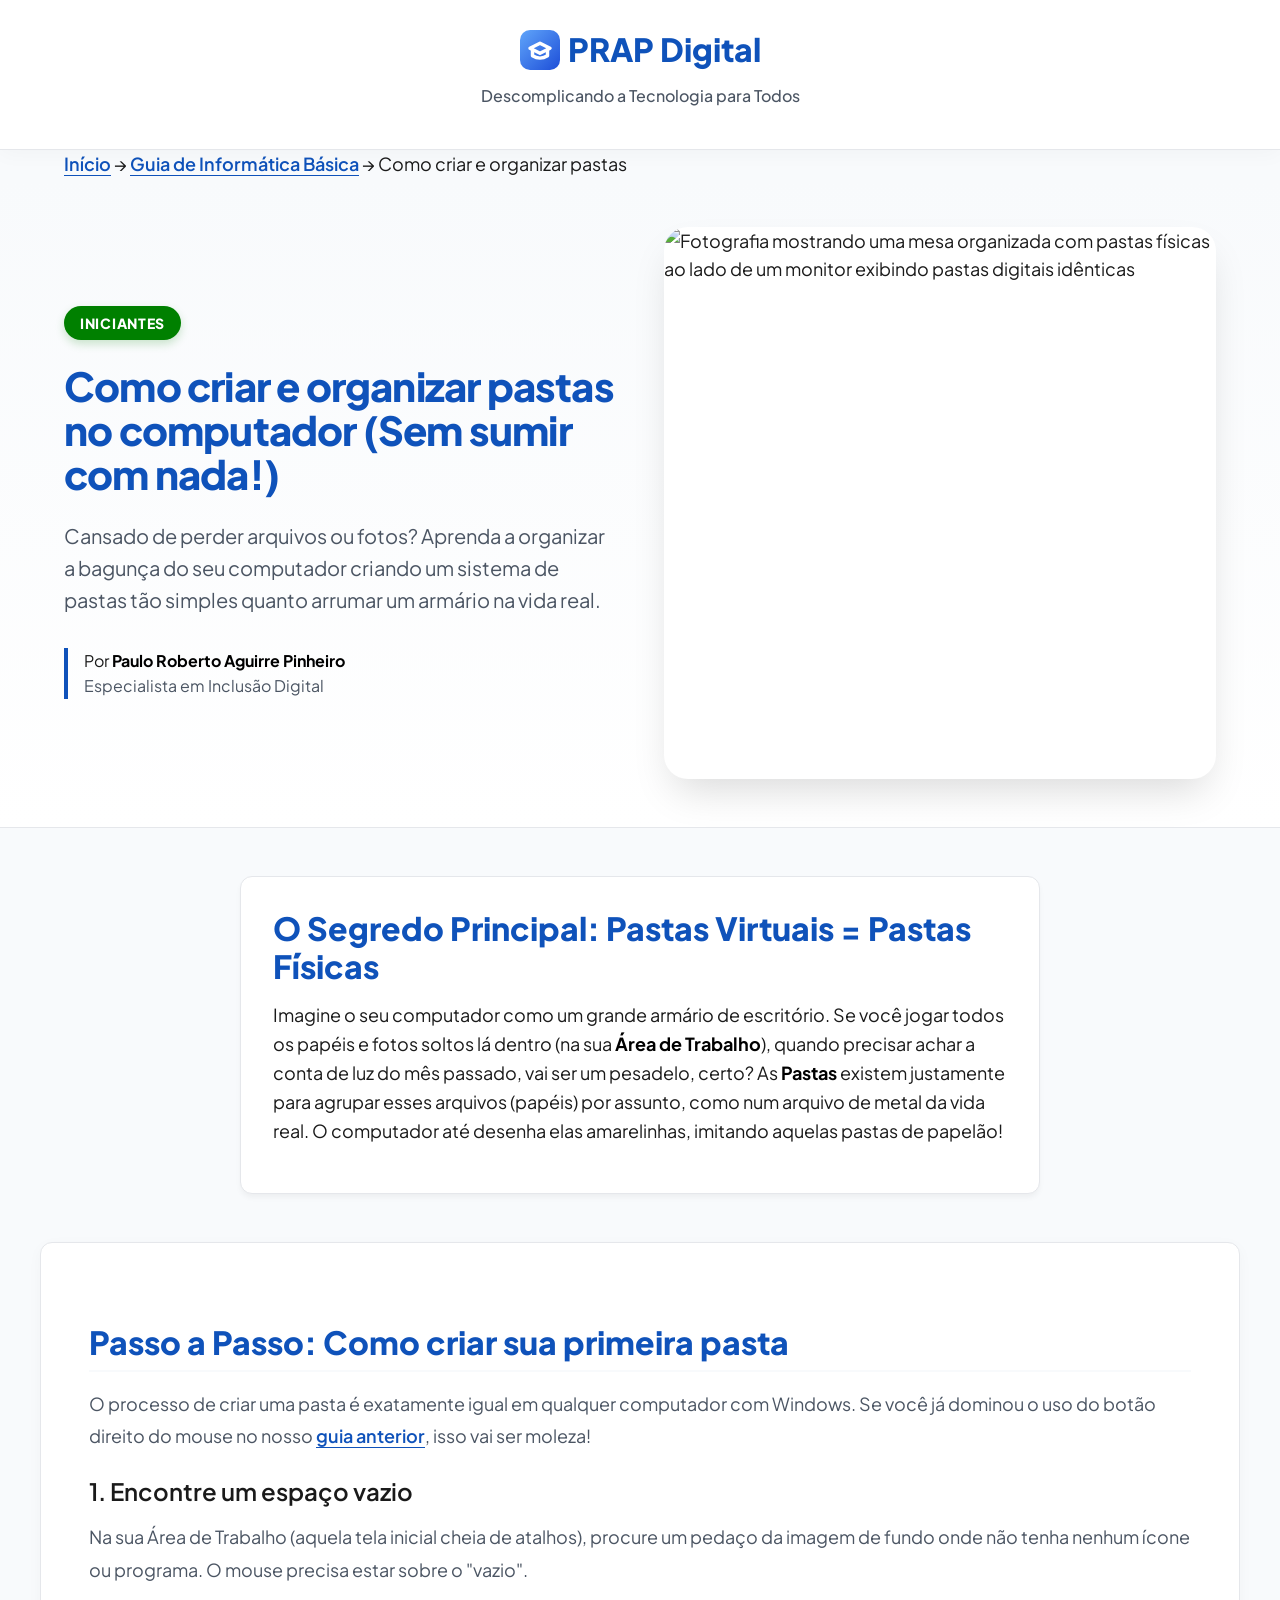
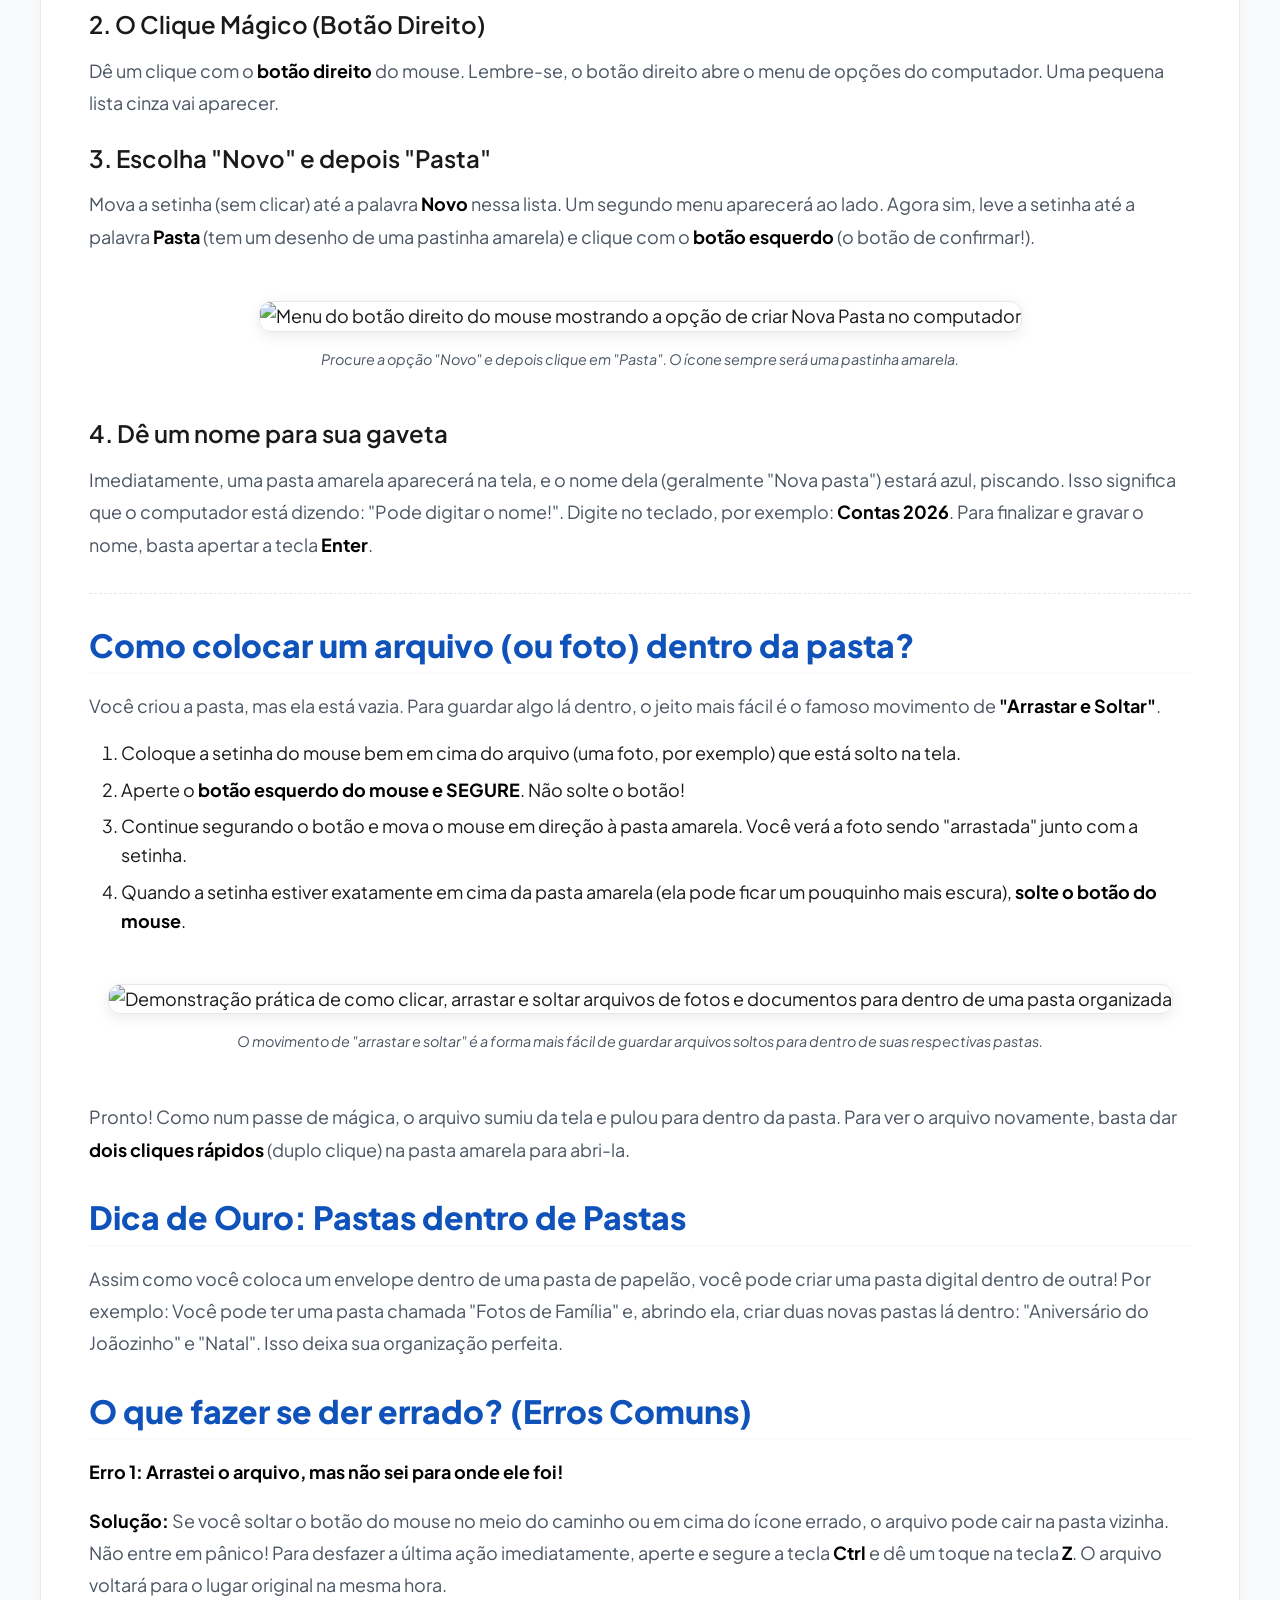
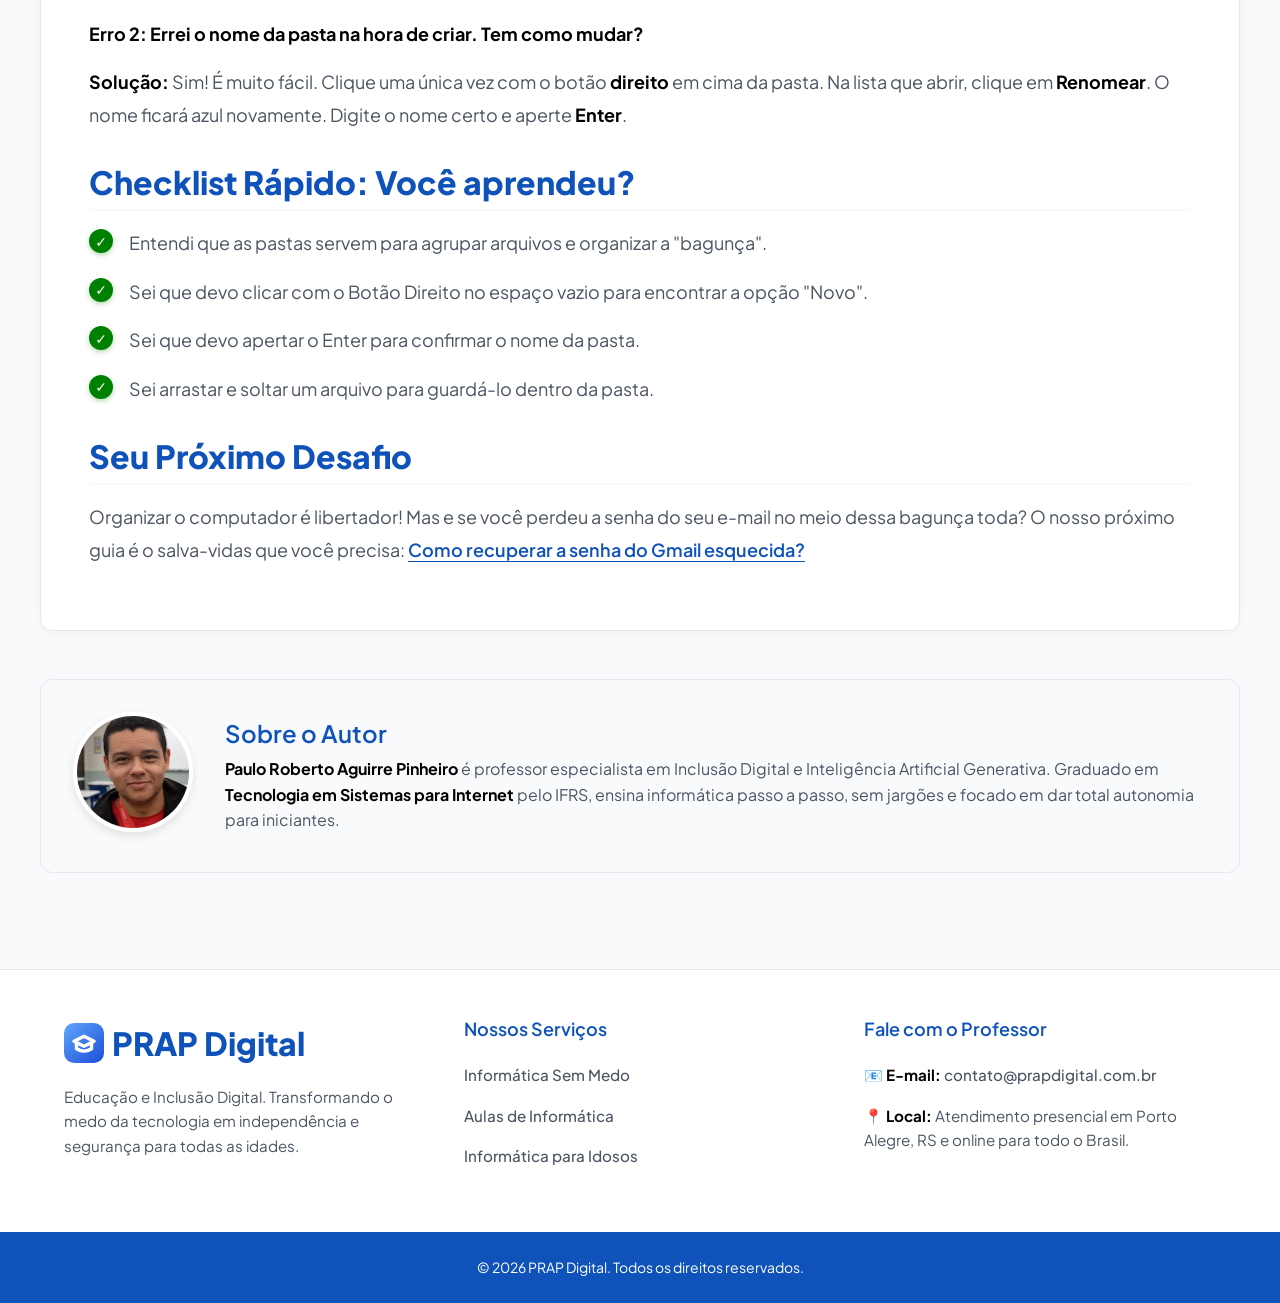
==== como-criar-organizar-pastas/index.html @ ee053cf6 "Add files via upload" ====
<!DOCTYPE html>
<html lang="pt-BR">
<head>
    <meta charset="UTF-8">
    <meta name="viewport" content="width=device-width, initial-scale=1.0">
    <title>Como Criar e Organizar Pastas no Computador | PRAP Digital</title>
    <meta name="description" content="Aprenda a organizar a bagunça do seu computador criando pastas. Descubra como funciona o sistema de arquivos de forma simples, como num armário de escritório.">
    <meta name="author" content="Paulo Roberto Aguirre Pinheiro">
    
    <link rel="canonical" href="https://prapdigital.com.br/como-criar-organizar-pastas/">
    
    <link rel="preconnect" href="https://fonts.googleapis.com">
    <link rel="preconnect" href="https://fonts.gstatic.com" crossorigin>
    <link rel="preload" href="https://fonts.googleapis.com/css2?family=Plus+Jakarta+Sans:wght@400;600;800&display=swap" as="style">
    <link href="https://fonts.googleapis.com/css2?family=Plus+Jakarta+Sans:wght@400;600;800&display=swap" rel="stylesheet" media="print" onload="this.media='all'">
    <noscript><link href="https://fonts.googleapis.com/css2?family=Plus+Jakarta+Sans:wght@400;600;800&display=swap" rel="stylesheet"></noscript>

    <link rel="preload" as="image" href="../imagem/como-criar-organizar-pastas-prap.jpg" fetchpriority="high">
    <link rel="stylesheet" href="../guia-informatica-basica/style.css">

    <!-- Favicon Oficial -->
    <link rel="icon" type="image/svg+xml" href="../imagem/favicon.svg">
    <link rel="alternate icon" type="image/png" href="../imagem/favicon-48x48.png">

    <!-- OpenGraph / Redes Sociais -->
    <meta property="og:type" content="article">
    <meta property="og:url" content="https://prapdigital.com.br/como-criar-organizar-pastas/">
    <meta property="og:title" content="Como Criar e Organizar Pastas no Computador | PRAP Digital">
    <meta property="og:description" content="Aprenda a organizar a bagunça do seu computador criando pastas. Descubra como funciona o sistema de arquivos de forma simples, como num armário de escritório.">
    <meta property="og:image" content="https://prapdigital.com.br/imagem/como-criar-organizar-pastas-prap.jpg">
    <!-- Schema.org -->
    <script type="application/ld+json">
    {
      "@context": "https://schema.org",
      "@graph": [
        {
          "@type": "LocalBusiness",
          "name": "PRAP Digital - Aulas de Informática",
          "address": {
            "@type": "PostalAddress",
            "addressLocality": "Porto Alegre",
            "addressRegion": "RS",
            "addressCountry": "BR"
          },
          "url": "https://prapdigital.com.br/",
          "telephone": "+5551933003584",
          "image": "https://prapdigital.com.br/imagem/favicon-48x48.png"
        },
        {
          "@type": "Article",
          "headline": "Como Criar e Organizar Pastas no Computador",
          "description": "Descubra como criar pastas e organizar seus arquivos para nunca mais perder uma foto ou documento importante.",
          "author": {
            "@type": "Person",
            "name": "Paulo Roberto Aguirre Pinheiro",
            "jobTitle": "Professor de Informática e Especialista em Inclusão Digital"
          },
          "publisher": {
            "@type": "Organization",
            "name": "PRAP Digital",
            "logo": {
              "@type": "ImageObject",
              "url": "https://prapdigital.com.br/imagem/favicon-48x48.png"
            }
          }
        },
        {
          "@type": "BreadcrumbList",
          "itemListElement": [{
            "@type": "ListItem",
            "position": 1,
            "name": "Início",
            "item": "https://prapdigital.com.br/"
          },{
            "@type": "ListItem",
            "position": 2,
            "name": "Guia de Informática Básica",
            "item": "https://prapdigital.com.br/guia-informatica-basica/"
          },{
            "@type": "ListItem",
            "position": 3,
            "name": "Como criar e organizar pastas",
            "item": "https://prapdigital.com.br/como-criar-organizar-pastas/"
          }]
        }
      ]
    }
    </script>
</head>
<body>
    <header class="header">
        <div class="container header-content">
            <a href="/" class="logo">
                <img src="../imagem/favicon.svg" alt="Logo PRAP Digital" width="40" height="40">
                PRAP Digital
            </a>
            <p class="tagline">Descomplicando a Tecnologia para Todos</p>
        </div>
    </header>

    <main class="main-content">
        <!-- Breadcrumbs -->
        <nav class="container breadcrumb" aria-label="Navegação">
            <a href="/">Início</a> &rarr; 
            <a href="../guia-informatica-basica/">Guia de Informática Básica</a> &rarr; 
            <span>Como criar e organizar pastas</span>
        </nav>

        <!-- HERO SECTION -->
        <section class="hero-section">
            <div class="container hero-grid">
                <div class="hero-content">
                    <span class="badge">Iniciantes</span>
                    <h1>Como criar e organizar pastas no computador (Sem sumir com nada!)</h1>
                    <p class="lead">Cansado de perder arquivos ou fotos? Aprenda a organizar a bagunça do seu computador criando um sistema de pastas tão simples quanto arrumar um armário na vida real.</p>
                    <div class="author-meta">
                        <p>Por <strong>Paulo Roberto Aguirre Pinheiro</strong></p>
                        <span>Especialista em Inclusão Digital</span>
                    </div>
                </div>
                <div class="hero-image-wrapper">
                    <img src="../imagem/como-criar-organizar-pastas-prap.jpg" alt="Fotografia mostrando uma mesa organizada com pastas físicas ao lado de um monitor exibindo pastas digitais idênticas" class="hero-image" fetchpriority="high" width="600" height="600">
                </div>
            </div>
        </section>

        <article class="pillar-content container">
            
            <section class="intro">
                <h2>O Segredo Principal: Pastas Virtuais = Pastas Físicas</h2>
                <p>Imagine o seu computador como um grande armário de escritório. Se você jogar todos os papéis e fotos soltos lá dentro (na sua <strong>Área de Trabalho</strong>), quando precisar achar a conta de luz do mês passado, vai ser um pesadelo, certo? As <strong>Pastas</strong> existem justamente para agrupar esses arquivos (papéis) por assunto, como num arquivo de metal da vida real. O computador até desenha elas amarelinhas, imitando aquelas pastas de papelão!</p>
            </section>

            <section class="content-section">
                <h2>Passo a Passo: Como criar sua primeira pasta</h2>
                <p>O processo de criar uma pasta é exatamente igual em qualquer computador com Windows. Se você já dominou o uso do botão direito do mouse no nosso <a href="../como-usar-mouse-teclado/">guia anterior</a>, isso vai ser moleza!</p>

                <h3>1. Encontre um espaço vazio</h3>
                <p>Na sua Área de Trabalho (aquela tela inicial cheia de atalhos), procure um pedaço da imagem de fundo onde não tenha nenhum ícone ou programa. O mouse precisa estar sobre o "vazio".</p>

                <h3>2. O Clique Mágico (Botão Direito)</h3>
                <p>Dê um clique com o <strong>botão direito</strong> do mouse. Lembre-se, o botão direito abre o menu de opções do computador. Uma pequena lista cinza vai aparecer.</p>
                
                <h3>3. Escolha "Novo" e depois "Pasta"</h3>
                <p>Mova a setinha (sem clicar) até a palavra <strong>Novo</strong> nessa lista. Um segundo menu aparecerá ao lado. Agora sim, leve a setinha até a palavra <strong>Pasta</strong> (tem um desenho de uma pastinha amarela) e clique com o <strong>botão esquerdo</strong> (o botão de confirmar!).</p>
                <figure class="didactic-image">
                    <img src="../imagem/criar-nova-pasta-computador-prap.jpg" alt="Menu do botão direito do mouse mostrando a opção de criar Nova Pasta no computador" width="600" height="600" loading="lazy">
                    <figcaption>Procure a opção "Novo" e depois clique em "Pasta". O ícone sempre será uma pastinha amarela.</figcaption>
                </figure>

                <h3>4. Dê um nome para sua gaveta</h3>
                <p>Imediatamente, uma pasta amarela aparecerá na tela, e o nome dela (geralmente "Nova pasta") estará azul, piscando. Isso significa que o computador está dizendo: "Pode digitar o nome!". Digite no teclado, por exemplo: <strong>Contas 2026</strong>. Para finalizar e gravar o nome, basta apertar a tecla <strong>Enter</strong>.</p>

                <hr style="margin: 2rem 0; border: none; border-top: 1px dashed var(--color-border);">

                <h2>Como colocar um arquivo (ou foto) dentro da pasta?</h2>
                <p>Você criou a pasta, mas ela está vazia. Para guardar algo lá dentro, o jeito mais fácil é o famoso movimento de <strong>"Arrastar e Soltar"</strong>.</p>
                
                <ol style="margin-left: 2rem; margin-bottom: 2rem;">
                    <li>Coloque a setinha do mouse bem em cima do arquivo (uma foto, por exemplo) que está solto na tela.</li>
                    <li>Aperte o <strong>botão esquerdo do mouse e SEGURE</strong>. Não solte o botão!</li>
                    <li>Continue segurando o botão e mova o mouse em direção à pasta amarela. Você verá a foto sendo "arrastada" junto com a setinha.</li>
                    <li>Quando a setinha estiver exatamente em cima da pasta amarela (ela pode ficar um pouquinho mais escura), <strong>solte o botão do mouse</strong>.</li>
                </ol>
                <figure class="didactic-image">
                    <img src="../imagem/arrastar-soltar-arquivos-prap.jpg" alt="Demonstração prática de como clicar, arrastar e soltar arquivos de fotos e documentos para dentro de uma pasta organizada" width="600" height="600" loading="lazy">
                    <figcaption>O movimento de "arrastar e soltar" é a forma mais fácil de guardar arquivos soltos para dentro de suas respectivas pastas.</figcaption>
                </figure>
                <p>Pronto! Como num passe de mágica, o arquivo sumiu da tela e pulou para dentro da pasta. Para ver o arquivo novamente, basta dar <strong>dois cliques rápidos</strong> (duplo clique) na pasta amarela para abri-la.</p>

                <h2>Dica de Ouro: Pastas dentro de Pastas</h2>
                <p>Assim como você coloca um envelope dentro de uma pasta de papelão, você pode criar uma pasta digital dentro de outra! Por exemplo: Você pode ter uma pasta chamada "Fotos de Família" e, abrindo ela, criar duas novas pastas lá dentro: "Aniversário do Joãozinho" e "Natal". Isso deixa sua organização perfeita.</p>

                <h2>O que fazer se der errado? (Erros Comuns)</h2>
                <p><strong>Erro 1: Arrastei o arquivo, mas não sei para onde ele foi!</strong></p>
                <p><strong>Solução:</strong> Se você soltar o botão do mouse no meio do caminho ou em cima do ícone errado, o arquivo pode cair na pasta vizinha. Não entre em pânico! Para desfazer a última ação imediatamente, aperte e segure a tecla <strong>Ctrl</strong> e dê um toque na tecla <strong>Z</strong>. O arquivo voltará para o lugar original na mesma hora.</p>
                
                <p><strong>Erro 2: Errei o nome da pasta na hora de criar. Tem como mudar?</strong></p>
                <p><strong>Solução:</strong> Sim! É muito fácil. Clique uma única vez com o botão <strong>direito</strong> em cima da pasta. Na lista que abrir, clique em <strong>Renomear</strong>. O nome ficará azul novamente. Digite o nome certo e aperte <strong>Enter</strong>.</p>

                <h2>Checklist Rápido: Você aprendeu?</h2>
                <ul class="checklist">
                    <li>Entendi que as pastas servem para agrupar arquivos e organizar a "bagunça".</li>
                    <li>Sei que devo clicar com o Botão Direito no espaço vazio para encontrar a opção "Novo".</li>
                    <li>Sei que devo apertar o Enter para confirmar o nome da pasta.</li>
                    <li>Sei arrastar e soltar um arquivo para guardá-lo dentro da pasta.</li>
                </ul>

                <h2>Seu Próximo Desafio</h2>
                <p>Organizar o computador é libertador! Mas e se você perdeu a senha do seu e-mail no meio dessa bagunça toda? O nosso próximo guia é o salva-vidas que você precisa: <a href="../como-recuperar-senha-gmail/">Como recuperar a senha do Gmail esquecida?</a></p>

            </section>

            <section class="author-bio">
                <div class="author-photo">
                    <img src="../imagem/professor-paulo-pinheiro-informatica-prap-digital-porto-alegre.webp" alt="Professor Paulo Roberto Aguirre Pinheiro" width="120" height="120" loading="lazy">
                </div>
                <div class="author-details">
                    <h3>Sobre o Autor</h3>
                    <p><strong>Paulo Roberto Aguirre Pinheiro</strong> é professor especialista em Inclusão Digital e Inteligência Artificial Generativa. Graduado em <strong>Tecnologia em Sistemas para Internet</strong> pelo IFRS, ensina informática passo a passo, sem jargões e focado em dar total autonomia para iniciantes.</p>
                </div>
            </section>
        </article>
    </main>

    <footer class="footer">
        <!-- ... Footer (idem às demais páginas) ... -->
        <div class="container footer-grid">
            <div class="footer-brand">
                <a href="/" class="logo logo-footer">
                    <img src="../imagem/favicon.svg" alt="Logo PRAP Digital" width="40" height="40">
                    PRAP Digital
                </a>
                <p>Educação e Inclusão Digital. Transformando o medo da tecnologia em independência e segurança para todas as idades.</p>
            </div>
            
            <div class="footer-links">
                <h3>Nossos Serviços</h3>
                <ul>
                    <li><a href="https://prapdigital.com.br/informatica-sem-medo/">Informática Sem Medo</a></li>
                    <li><a href="https://prapdigital.com.br/">Aulas de Informática</a></li>
                    <li><a href="https://prapdigital.com.br/informatica-para-idosos/">Informática para Idosos</a></li>
                </ul>
            </div>

            <div class="footer-contact">
                <h3>Fale com o Professor</h3>
                <ul>
                    <li>📧 <strong>E-mail:</strong> <a href="mailto:contato@prapdigital.com.br">contato@prapdigital.com.br</a></li>
                    <li>📍 <strong>Local:</strong> Atendimento presencial em Porto Alegre, RS e online para todo o Brasil.</li>
                </ul>
            </div>
        </div>
        <div class="footer-bottom">
            <div class="container">
                <p>&copy; 2026 PRAP Digital. Todos os direitos reservados.</p>
            </div>
        </div>
    </footer>
</body>
</html>
---- guia-informatica-basica/style.css ----
/* 
 * PRAP DIGITAL - ESTILO DA PÁGINA PILAR 
 * Foco Extremo em: PageSpeed (Core Web Vitals) e Acessibilidade (WCAG)
 * Zero frameworks externos, CSS puro e otimizado.
 */

:root {
    /* Paleta de Cores de Alta Acessibilidade (E-E-A-T: Confiança e Segurança) */
    --color-primary: #0F52BA; /* Safira / Azul Institucional forte */
    --color-secondary: #008000; /* Verde escuro para ações */
    --color-background: #F8FAFC; /* Gelo muito suave, não cansa a vista */
    --color-surface: #FFFFFF; /* Branco para cartões */
    --color-text-main: #1A1A1A; /* Cinza quase preto para alto contraste (WCAG AAA) */
    --color-text-muted: #4B5563; /* Cinza médio para descrições */
    --color-border: #E5E7EB;
    
    /* Tipografia Inclusiva */
    --font-base: 'Plus Jakarta Sans', system-ui, -apple-system, sans-serif;
    --text-base-size: 1.125rem; /* 18px base - ideal para leitura em qualquer idade */
    --text-large: 1.25rem; /* 20px */
    --text-xl: 1.5rem; /* 24px */
    --text-2xl: 2rem; /* 32px */
    --text-3xl: 2.5rem; /* 40px */
    
    /* Espaçamentos e Layout */
    --spacing-xs: 0.5rem;
    --spacing-sm: 1rem;
    --spacing-md: 1.5rem;
    --spacing-lg: 2rem;
    --spacing-xl: 3rem;
    --border-radius: 12px;
}

/* Reset Básico para Velocidade */
*, *::before, *::after {
    box-sizing: border-box;
    margin: 0;
    padding: 0;
}

html {
    scroll-behavior: smooth;
    font-size: 100%; /* Respeita o tamanho de fonte do sistema do usuário */
}

body {
    font-family: var(--font-base);
    font-size: var(--text-base-size);
    line-height: 1.6;
    color: var(--color-text-main);
    background-color: var(--color-background);
    -webkit-font-smoothing: antialiased;
}

/* Tipografia */
h1, h2, h3 {
    line-height: 1.2;
    color: var(--color-primary);
    margin-bottom: var(--spacing-sm);
    font-weight: 800;
}

h1 { font-size: var(--text-3xl); letter-spacing: -0.02em; }
h2 { font-size: var(--text-2xl); }
h3 { font-size: var(--text-xl); font-weight: 600; }
p { margin-bottom: var(--spacing-sm); }
strong { font-weight: 700; color: #000; }

a {
    color: var(--color-primary);
    text-decoration: underline;
    text-underline-offset: 4px;
    font-weight: 600;
    transition: color 0.2s ease;
}

a:hover, a:focus {
    color: var(--color-secondary);
}

/* Estrutura Principal */
.container {
    width: 100%;
    max-width: 1200px;
    margin: 0 auto;
    padding: 0 var(--spacing-md);
}

/* Header */
.header {
    background-color: var(--color-surface);
    border-bottom: 1px solid var(--color-border);
    padding: var(--spacing-md) 0;
    position: sticky;
    top: 0;
    z-index: 100;
    box-shadow: 0 4px 20px rgba(0,0,0,0.03);
}

.header-content {
    display: flex;
    flex-direction: column;
    align-items: center;
    justify-content: center;
}

.logo {
    display: flex;
    align-items: center;
    gap: 0.5rem;
    font-size: var(--text-2xl);
    font-weight: 800;
    color: var(--color-primary);
    text-decoration: none;
}

.logo img {
    height: 40px;
    width: auto;
}

.tagline {
    font-size: 1rem;
    color: var(--color-text-muted);
    margin-top: var(--spacing-xs);
    font-weight: 500;
}

/* Main Content Layout */
.main-content {
    width: 100%;
}

.pillar-content {
    padding: var(--spacing-xl) 0;
}

/* HERO SECTION */
.hero-section {
    background: linear-gradient(to bottom, var(--color-background), var(--color-surface));
    padding: var(--spacing-xl) 0;
    border-bottom: 1px solid var(--color-border);
    overflow: hidden;
}

.hero-grid {
    display: grid;
    grid-template-columns: 1fr 1fr;
    gap: var(--spacing-xl);
    align-items: center;
}

.hero-content {
    max-width: 600px;
}

.badge {
    display: inline-block;
    background-color: var(--color-secondary);
    color: white;
    padding: 0.35rem 1rem;
    border-radius: 999px;
    font-size: 0.875rem;
    font-weight: 800;
    text-transform: uppercase;
    letter-spacing: 0.05em;
    margin-bottom: var(--spacing-md);
    box-shadow: 0 4px 10px rgba(0, 128, 0, 0.2);
}

.hero-content h1 {
    font-size: var(--text-3xl);
    letter-spacing: -0.02em;
    line-height: 1.1;
    margin-bottom: var(--spacing-md);
}

.hero-content .lead {
    font-size: var(--text-large);
    color: var(--color-text-muted);
    margin-bottom: var(--spacing-lg);
    line-height: 1.6;
}

.hero-content .author-meta {
    font-size: 1rem;
    border-left: 4px solid var(--color-primary);
    padding-left: var(--spacing-sm);
}

.hero-content .author-meta p {
    margin-bottom: 0;
    color: var(--color-text-main);
}

.hero-content .author-meta span {
    color: var(--color-text-muted);
}

.hero-image-wrapper {
    position: relative;
    border-radius: 24px;
    overflow: hidden;
    box-shadow: 0 20px 40px -10px rgba(0, 0, 0, 0.15);
    background-color: var(--color-surface);
}

.hero-image {
    width: 100%;
    height: auto;
    display: block;
    object-fit: cover;
    aspect-ratio: 1 / 1;
}

/* Introdução */
.intro {
    max-width: 800px;
    margin: 0 auto var(--spacing-xl);
    background-color: white;
    padding: var(--spacing-lg);
    border-radius: var(--border-radius);
    border: 1px solid var(--color-border);
    box-shadow: 0 4px 6px -1px rgba(0, 0, 0, 0.05);
}

/* Cluster Grid (A Teia) */
.cluster-grid {
    display: grid;
    grid-template-columns: repeat(auto-fit, minmax(320px, 1fr));
    gap: var(--spacing-lg);
}

.cluster-card {
    background-color: var(--color-surface);
    border: 1px solid var(--color-border);
    border-radius: var(--border-radius);
    padding: var(--spacing-lg);
    transition: transform 0.2s ease, box-shadow 0.2s ease;
    display: flex;
    flex-direction: column;
}

.cluster-card:hover {
    transform: translateY(-4px);
    box-shadow: 0 10px 15px -3px rgba(0, 0, 0, 0.1);
    border-color: var(--color-primary);
}

.card-icon {
    font-size: 3rem;
    margin-bottom: var(--spacing-sm);
}

/* Links Satélites */
.satellite-links {
    margin-top: auto; /* Empurra para baixo */
    padding-top: var(--spacing-md);
    border-top: 1px solid var(--color-border);
}

.satellite-links ul {
    list-style: none;
    display: flex;
    flex-direction: column;
    gap: 0.5rem;
}

.satellite-links a {
    display: flex;
    align-items: center;
    gap: 0.75rem;
    padding: 0.75rem 1rem;
    text-decoration: none;
    font-weight: 500;
    color: var(--color-text-main);
    background-color: var(--color-background);
    border-radius: 8px;
    border: 1px solid transparent;
    transition: all 0.2s ease;
    line-height: 1.4;
    font-size: 1rem;
}

.satellite-links a::before {
    content: "";
    display: block;
    width: 6px;
    height: 6px;
    border-radius: 50%;
    background-color: var(--color-secondary);
    flex-shrink: 0;
    transition: transform 0.2s ease;
}

.satellite-links a:hover, .satellite-links a:focus {
    background-color: white;
    border-color: var(--color-primary);
    color: var(--color-primary);
    transform: translateX(4px);
    box-shadow: 0 4px 12px rgba(15, 82, 186, 0.08);
}

.satellite-links a:hover::before {
    transform: scale(1.5);
    background-color: var(--color-primary);
}

/* Imagens Didáticas */
.didactic-image {
    margin: var(--spacing-xl) 0;
    text-align: center;
}

.didactic-image img {
    max-width: 100%;
    height: auto;
    border-radius: var(--border-radius);
    box-shadow: 0 4px 15px rgba(0, 0, 0, 0.08);
    border: 1px solid var(--color-border);
}

.didactic-image figcaption {
    margin-top: var(--spacing-sm);
    font-size: 0.9rem;
    color: var(--color-text-muted);
    font-style: italic;
}

/* Sobre o Autor */
.author-bio {
    display: flex;
    align-items: center;
    gap: var(--spacing-lg);
    background-color: var(--color-background);
    padding: var(--spacing-lg);
    border-radius: var(--border-radius);
    border: 1px solid var(--color-border);
    margin-top: var(--spacing-xl);
}

.author-photo img {
    border-radius: 50%;
    border: 4px solid white;
    box-shadow: 0 4px 10px rgba(0,0,0,0.1);
    object-fit: cover;
}

.author-details h3 {
    margin-bottom: var(--spacing-xs);
    color: var(--color-primary);
}

.author-details p {
    margin-bottom: 0;
    color: var(--color-text-muted);
    font-size: 1rem;
}

/* Footer */
.footer {
    background-color: var(--color-surface);
    border-top: 1px solid var(--color-border);
    margin-top: var(--spacing-xl);
    padding-top: var(--spacing-xl);
}

.footer-grid {
    display: grid;
    grid-template-columns: repeat(auto-fit, minmax(250px, 1fr));
    gap: var(--spacing-xl);
    margin-bottom: var(--spacing-xl);
}

.logo-footer {
    margin-bottom: var(--spacing-sm);
}

.footer-brand p {
    color: var(--color-text-muted);
    font-size: 0.95rem;
}

.footer h3 {
    color: var(--color-primary);
    font-size: 1.125rem;
    margin-bottom: var(--spacing-md);
}

.footer ul {
    list-style: none;
}

.footer li {
    margin-bottom: var(--spacing-sm);
    color: var(--color-text-muted);
    font-size: 0.95rem;
}

.footer-links a, .footer-contact a {
    color: var(--color-text-muted);
    text-decoration: none;
    font-weight: 500;
}

.footer-links a:hover, .footer-contact a:hover {
    color: var(--color-primary);
    text-decoration: underline;
}

/* Main Content Section (Artigo Premium) */
.content-section {
    background-color: var(--color-surface);
    padding: var(--spacing-xl);
    border-radius: var(--border-radius);
    border: 1px solid var(--color-border);
    box-shadow: 0 4px 15px rgba(0, 0, 0, 0.03);
    margin-bottom: var(--spacing-xl);
}

.content-section h2 {
    margin-top: var(--spacing-lg);
    border-bottom: 2px solid var(--color-background);
    padding-bottom: var(--spacing-xs);
}

.content-section h3 {
    margin-top: var(--spacing-md);
    color: var(--color-text-main);
}

.content-section p, .content-section ul {
    font-size: 1.125rem;
    line-height: 1.8;
    color: var(--color-text-muted);
}

.content-section ul {
    margin-left: var(--spacing-lg);
    margin-bottom: var(--spacing-md);
}

.content-section li {
    margin-bottom: var(--spacing-xs);
}

/* Checklist Premium (Checkmarks Verdes) */
.content-section ul.checklist {
    list-style: none;
    margin-left: 0;
}

.content-section ul.checklist li {
    position: relative;
    padding-left: 2.5rem;
    margin-bottom: var(--spacing-sm);
}

.content-section ul.checklist li::before {
    content: "✓";
    position: absolute;
    left: 0;
    top: 2px;
    color: white;
    background-color: var(--color-secondary);
    width: 24px;
    height: 24px;
    border-radius: 50%;
    display: flex;
    align-items: center;
    justify-content: center;
    font-size: 14px;
    font-weight: bold;
    box-shadow: 0 2px 5px rgba(0, 128, 0, 0.3);
}

.content-section a {
    color: var(--color-primary);
    text-decoration: underline;
    font-weight: 600;
}

.footer-bottom {
    background-color: var(--color-primary);
    color: white;
    text-align: center;
    padding: var(--spacing-md) 0;
}

.footer-bottom p {
    margin: 0;
    font-size: 0.875rem;
}

/* Responsividade Mobile First */
@media (max-width: 992px) {
    .hero-grid {
        grid-template-columns: 1fr;
        text-align: center;
    }
    
    .hero-content {
        margin: 0 auto;
    }
    
    .hero-content .author-meta {
        border-left: none;
        border-top: 2px solid var(--color-border);
        padding-left: 0;
        padding-top: var(--spacing-sm);
        display: inline-block;
    }
}

@media (max-width: 768px) {
    h1 { font-size: 2.25rem; }
    h2 { font-size: var(--text-xl); }
    
    .cluster-grid {
        grid-template-columns: 1fr;
    }
    
    .intro, .cluster-card, .author-bio, .content-section {
        padding: var(--spacing-md);
    }
    
    .content-section p, .content-section ul {
        font-size: 1.05rem; /* Levemente menor no celular mas ainda muito legível */
        line-height: 1.6;
    }
    
    .author-bio {
        flex-direction: column;
        text-align: center;
        gap: var(--spacing-md);
    }
}
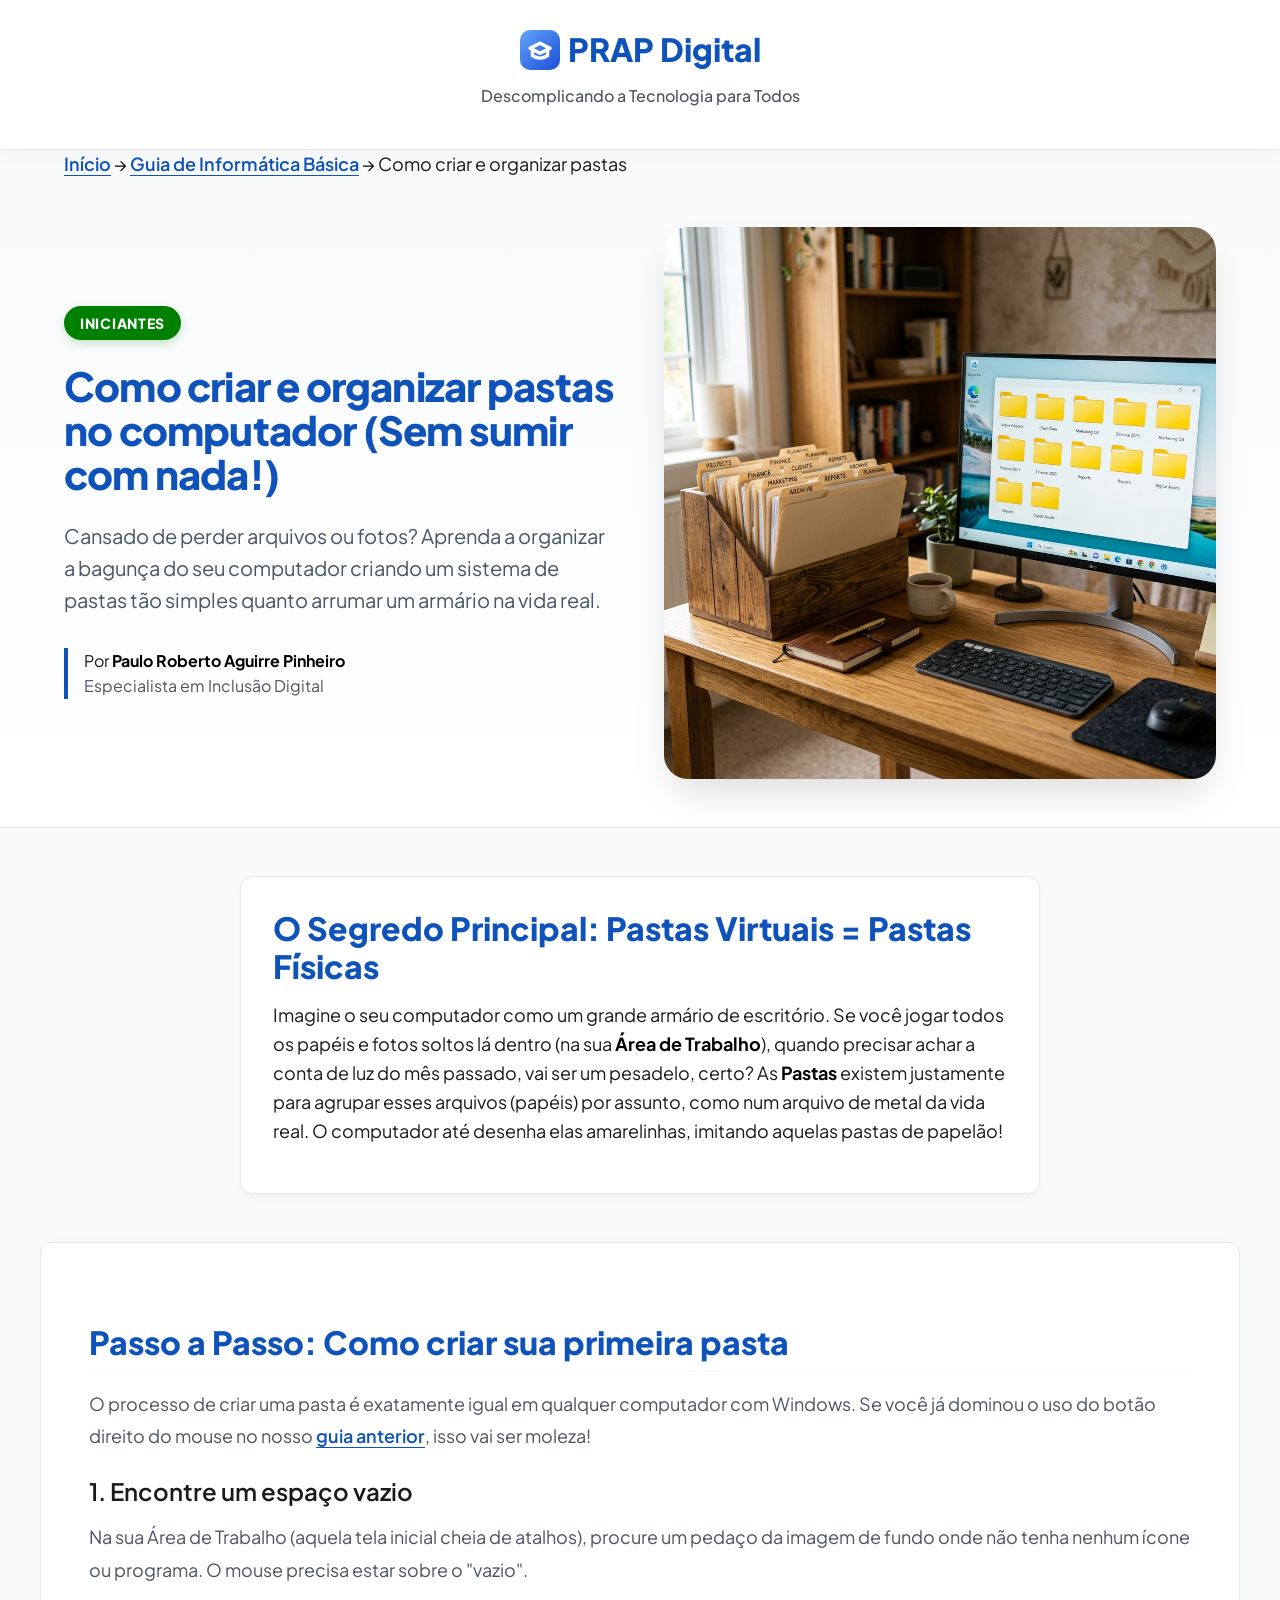
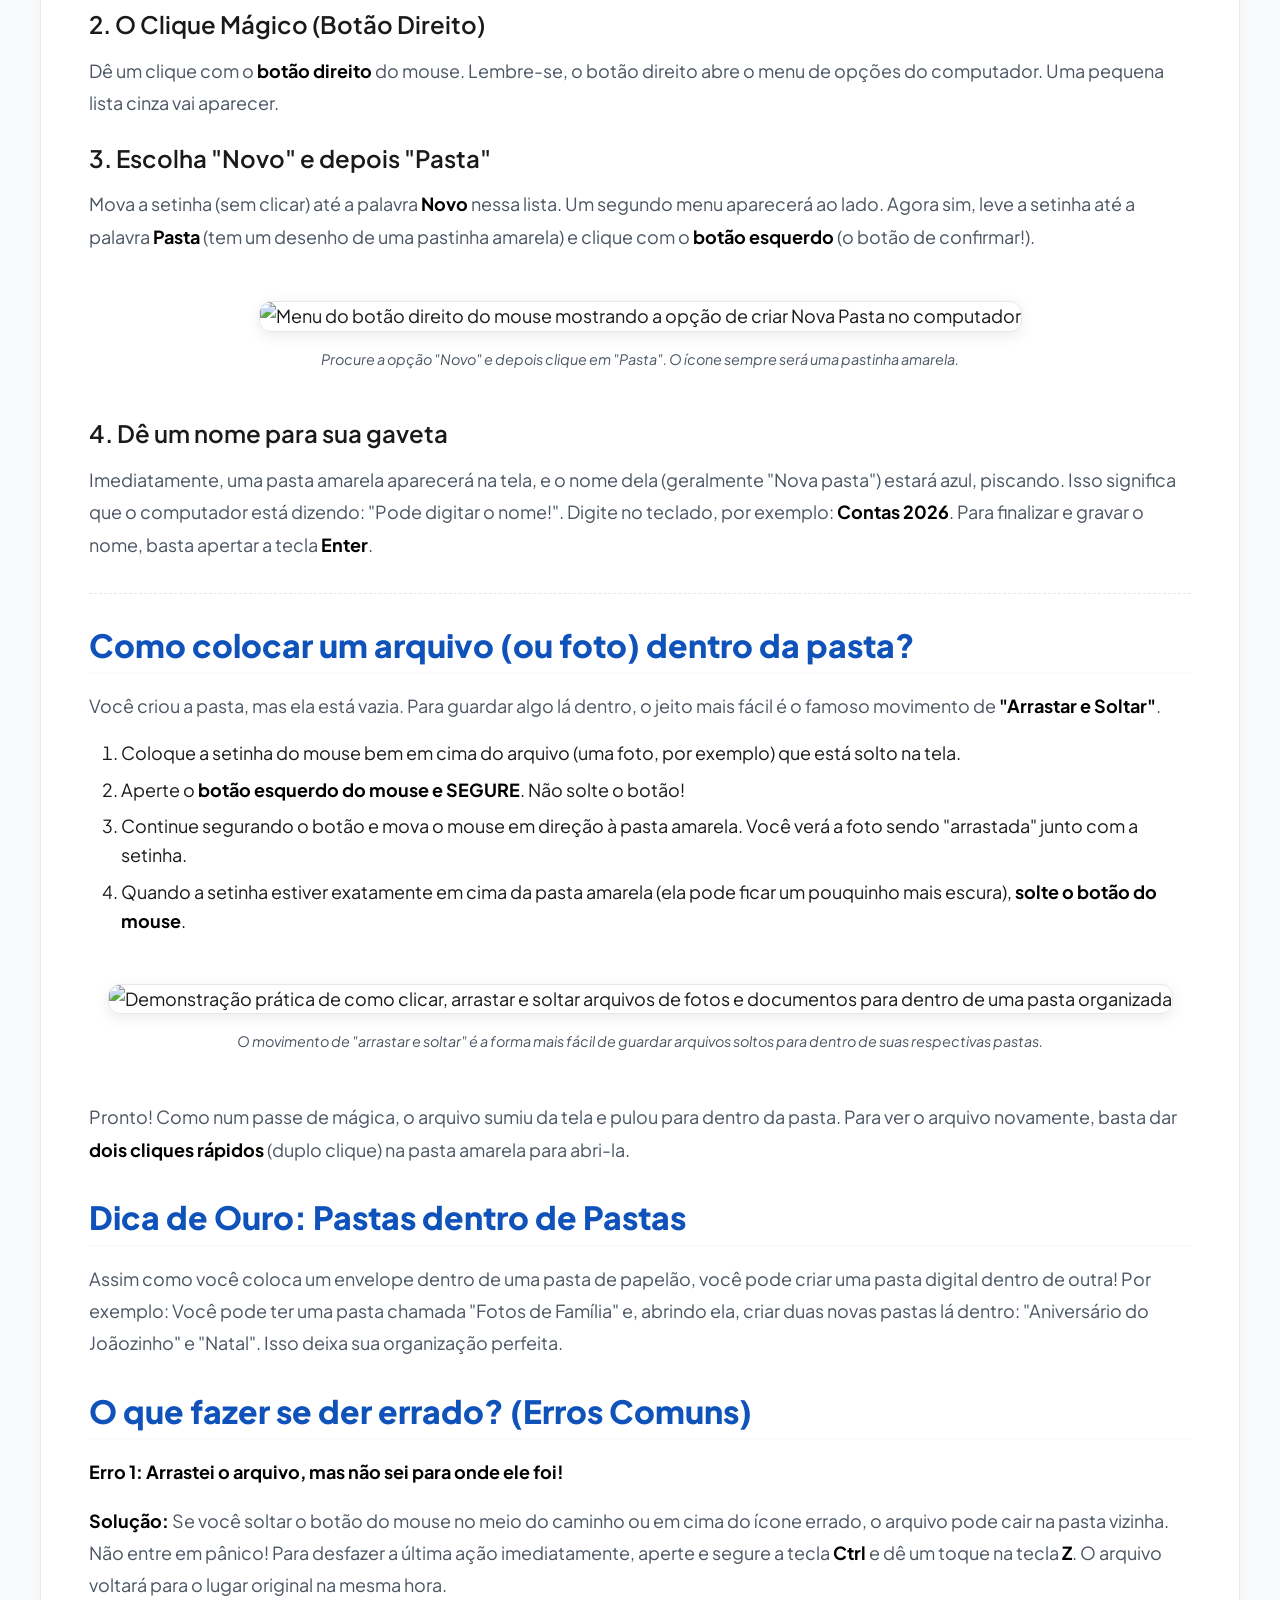
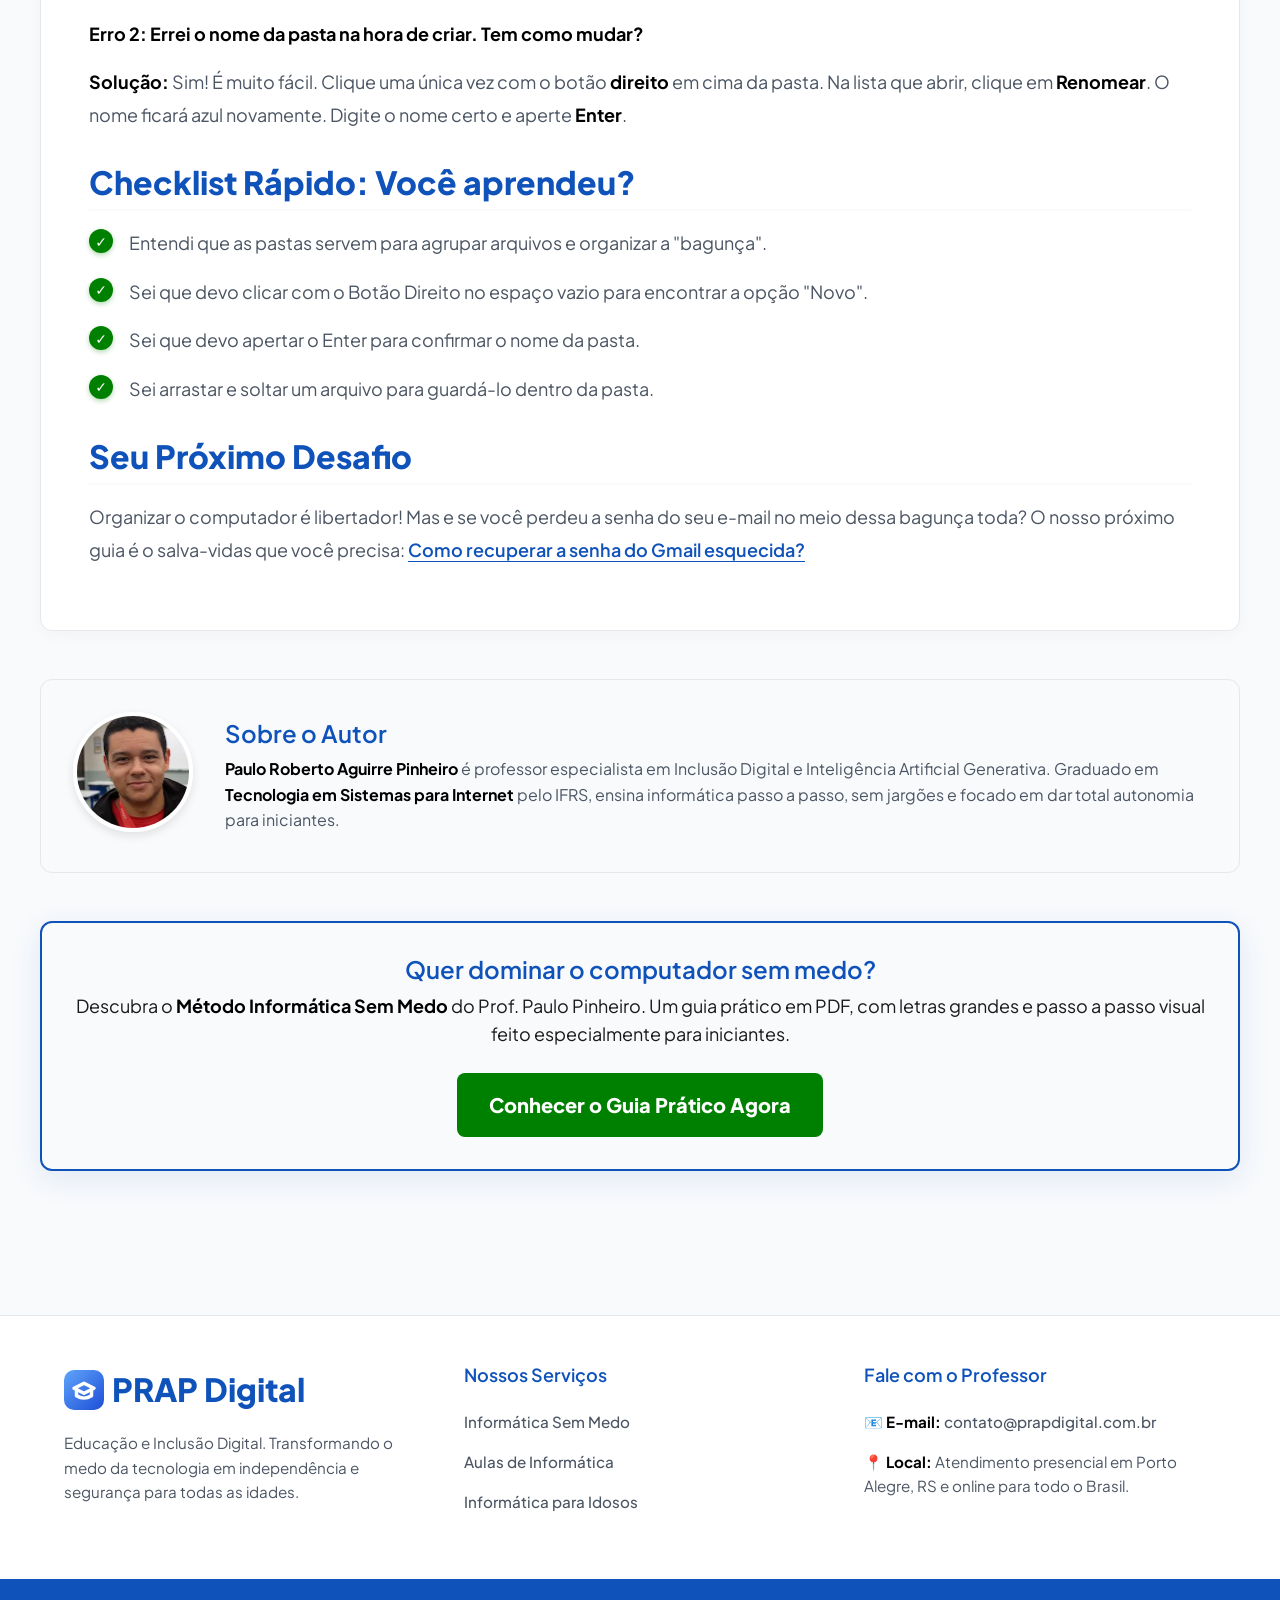
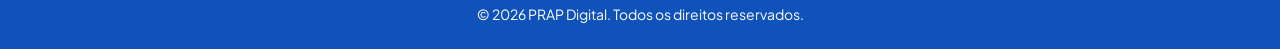
==== commit 3ea0dadd: "Add files via upload" ====
--- a/como-criar-organizar-pastas/index.html
+++ b/como-criar-organizar-pastas/index.html
@@ -200,6 +200,12 @@
                     <p><strong>Paulo Roberto Aguirre Pinheiro</strong> é professor especialista em Inclusão Digital e Inteligência Artificial Generativa. Graduado em <strong>Tecnologia em Sistemas para Internet</strong> pelo IFRS, ensina informática passo a passo, sem jargões e focado em dar total autonomia para iniciantes.</p>
                 </div>
             </section>
+                        <!-- CTA Marketing Box -->
+                <div class="cta-banner">
+                    <h3>Quer dominar o computador sem medo?</h3>
+                    <p>Descubra o <strong>Método Informática Sem Medo</strong> do Prof. Paulo Pinheiro. Um guia prático em PDF, com letras grandes e passo a passo visual feito especialmente para iniciantes.</p>
+                    <a href="../informatica-sem-medo/" class="cta-button">Conhecer o Guia Prático Agora</a>
+                </div>
         </article>
     </main>
 
--- a/guia-informatica-basica/style.css
+++ b/guia-informatica-basica/style.css
@@ -535,3 +535,45 @@
         gap: var(--spacing-md);
     }
 }
+
+/* CTA Marketing Box */
+.cta-banner {
+    background-color: var(--color-background);
+    border: 2px solid var(--color-primary);
+    border-radius: var(--border-radius);
+    padding: var(--spacing-lg);
+    margin: var(--spacing-xl) 0;
+    text-align: center;
+    box-shadow: 0 8px 30px rgba(15, 82, 186, 0.1);
+}
+
+.cta-banner h3 {
+    color: var(--color-primary);
+    font-size: var(--text-xl);
+    margin-bottom: var(--spacing-xs);
+}
+
+.cta-banner p {
+    color: var(--color-text-main);
+    font-size: var(--text-base-size);
+    margin-bottom: var(--spacing-md);
+}
+
+.cta-button {
+    display: inline-block;
+    background-color: var(--color-secondary);
+    color: white;
+    padding: 1rem 2rem;
+    font-size: var(--text-large);
+    font-weight: 800;
+    border-radius: 8px;
+    text-decoration: none;
+    transition: background-color 0.2s ease, transform 0.2s ease;
+}
+
+.cta-button:hover, .cta-button:focus {
+    background-color: #006400; /* Darker green */
+    color: white;
+    text-decoration: none;
+    transform: translateY(-2px);
+}
